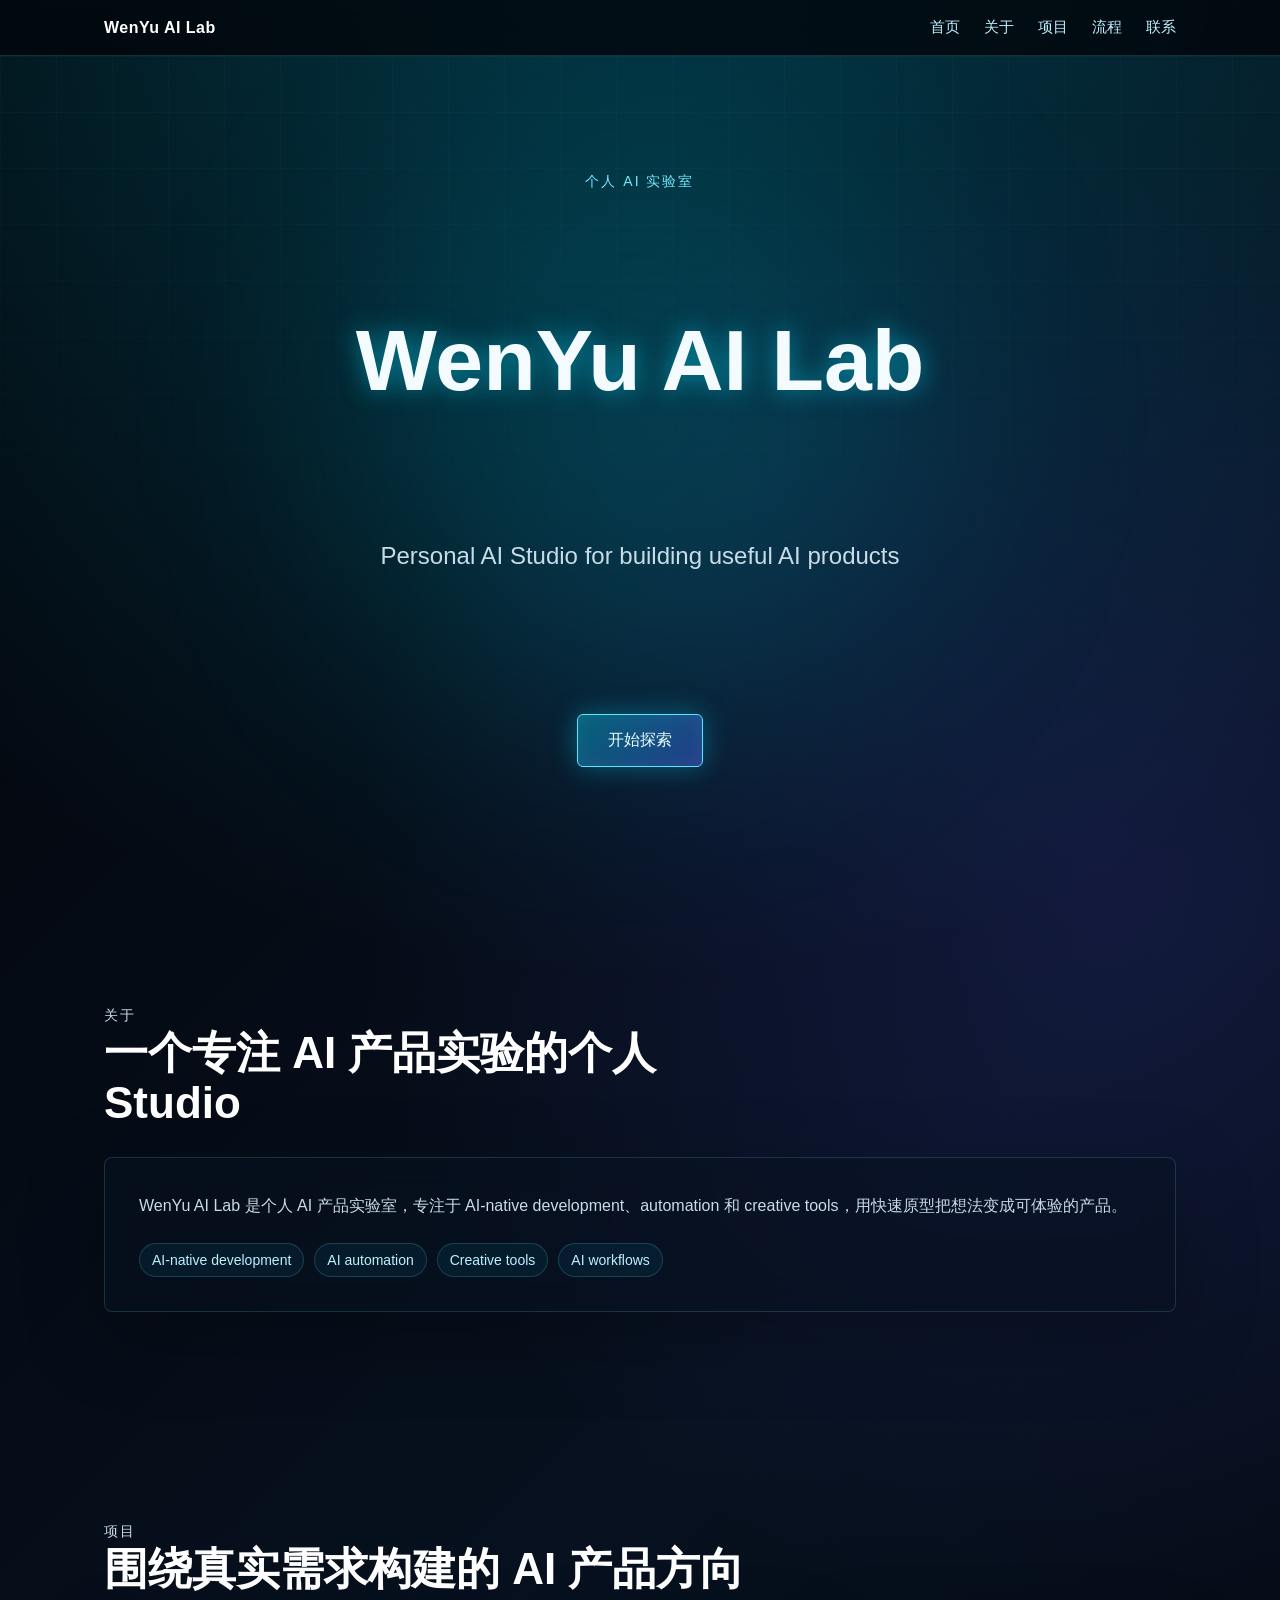
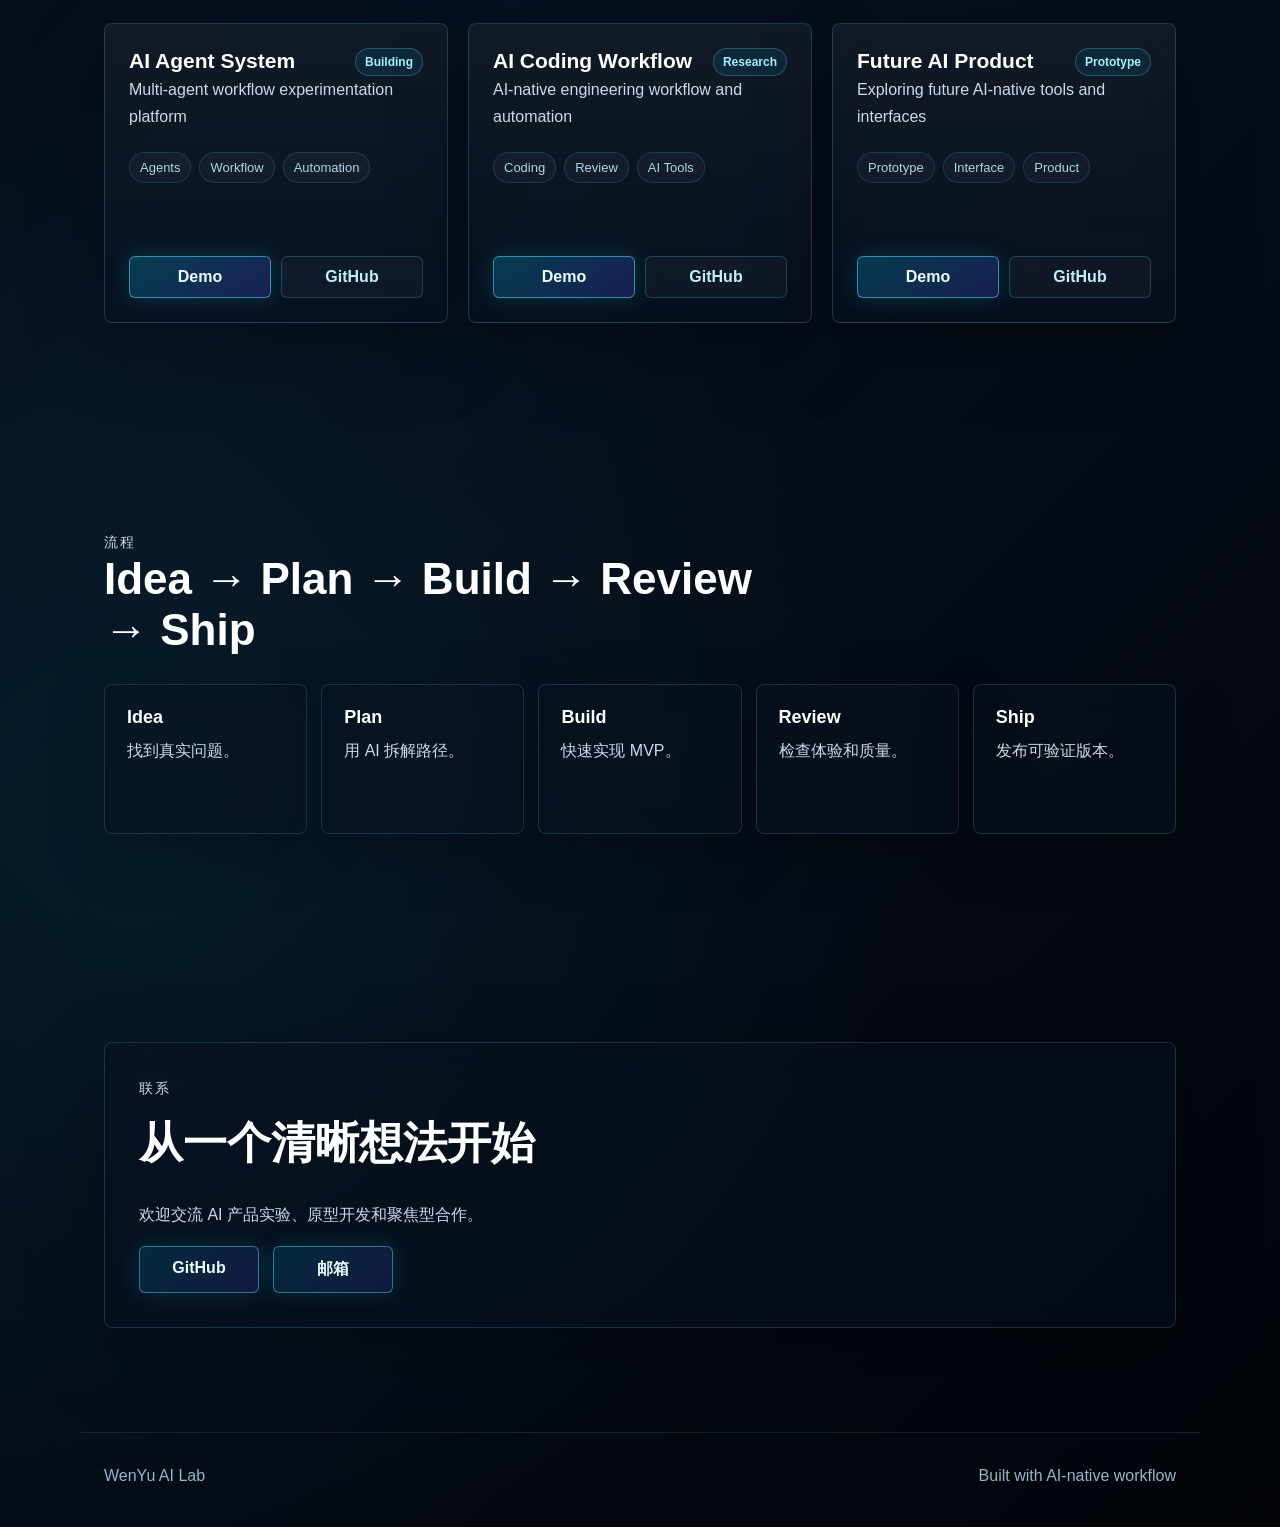
==== index.html @ 7f7fb1d7 "Fix project structure and upgrade projects section" ====
<!DOCTYPE html>
<html lang="zh-CN">
<head>
  <meta charset="UTF-8">
  <meta name="viewport" content="width=device-width, initial-scale=1.0">
  <title>WenYu AI Lab</title>
  <link rel="stylesheet" href="style.css">
</head>
<body>
  <header class="site-header">
    <nav class="nav">
      <a class="logo" href="#home">WenYu AI Lab</a>
      <div class="nav-links">
        <a href="#home">首页</a>
        <a href="#about">关于</a>
        <a href="#projects">项目</a>
        <a href="#workflow">流程</a>
        <a href="#contact">联系</a>
      </div>
    </nav>
  </header>

  <main>
    <section id="home" class="hero reveal">
      <p class="eyebrow">个人 AI 实验室</p>
      <h1>WenYu AI Lab</h1>
      <p class="intro">Personal AI Studio for building useful AI products</p>
      <button id="helloButton" class="glow-button" type="button">开始探索</button>
    </section>

    <section id="about" class="section reveal">
      <div class="section-heading">
        <p class="eyebrow">关于</p>
        <h2>一个专注 AI 产品实验的个人 Studio</h2>
      </div>
      <div class="glass-panel">
        <p>WenYu AI Lab 是个人 AI 产品实验室，专注于 AI-native development、automation 和 creative tools，用快速原型把想法变成可体验的产品。</p>
        <div class="tag-list">
          <span>AI-native development</span>
          <span>AI automation</span>
          <span>Creative tools</span>
          <span>AI workflows</span>
        </div>
      </div>
    </section>

    <section id="projects" class="section reveal">
      <div class="section-heading">
        <p class="eyebrow">项目</p>
        <h2>围绕真实需求构建的 AI 产品方向</h2>
      </div>
      <div class="project-grid">
        <article class="project-card">
          <div class="project-header">
            <h3>AI Agent System</h3>
            <span class="status-badge">Building</span>
          </div>
          <p class="project-position">Multi-agent workflow experimentation platform</p>
          <div class="tech-tags">
            <span>Agents</span>
            <span>Workflow</span>
            <span>Automation</span>
          </div>
          <div class="project-actions">
            <a class="project-button primary" href="#contact">Demo</a>
            <a class="project-button secondary" href="https://github.com/yourname" target="_blank" rel="noreferrer">GitHub</a>
          </div>
        </article>
        <article class="project-card">
          <div class="project-header">
            <h3>AI Coding Workflow</h3>
            <span class="status-badge">Research</span>
          </div>
          <p class="project-position">AI-native engineering workflow and automation</p>
          <div class="tech-tags">
            <span>Coding</span>
            <span>Review</span>
            <span>AI Tools</span>
          </div>
          <div class="project-actions">
            <a class="project-button primary" href="#contact">Demo</a>
            <a class="project-button secondary" href="https://github.com/yourname" target="_blank" rel="noreferrer">GitHub</a>
          </div>
        </article>
        <article class="project-card">
          <div class="project-header">
            <h3>Future AI Product</h3>
            <span class="status-badge">Prototype</span>
          </div>
          <p class="project-position">Exploring future AI-native tools and interfaces</p>
          <div class="tech-tags">
            <span>Prototype</span>
            <span>Interface</span>
            <span>Product</span>
          </div>
          <div class="project-actions">
            <a class="project-button primary" href="#contact">Demo</a>
            <a class="project-button secondary" href="https://github.com/yourname" target="_blank" rel="noreferrer">GitHub</a>
          </div>
        </article>
      </div>
    </section>

    <section id="workflow" class="section reveal">
      <div class="section-heading">
        <p class="eyebrow">流程</p>
        <h2>Idea → Plan → Build → Review → Ship</h2>
      </div>
      <div class="workflow-grid">
        <article class="workflow-card">
          <h3>Idea</h3>
          <p>找到真实问题。</p>
        </article>
        <article class="workflow-card">
          <h3>Plan</h3>
          <p>用 AI 拆解路径。</p>
        </article>
        <article class="workflow-card">
          <h3>Build</h3>
          <p>快速实现 MVP。</p>
        </article>
        <article class="workflow-card">
          <h3>Review</h3>
          <p>检查体验和质量。</p>
        </article>
        <article class="workflow-card">
          <h3>Ship</h3>
          <p>发布可验证版本。</p>
        </article>
      </div>
    </section>

    <section id="contact" class="section reveal">
      <div class="glass-panel contact-panel">
        <p class="eyebrow">联系</p>
        <h2>从一个清晰想法开始</h2>
        <p>欢迎交流 AI 产品实验、原型开发和聚焦型合作。</p>
        <div class="contact-actions">
          <a class="action-button" href="https://github.com/yourname" target="_blank" rel="noreferrer">GitHub</a>
          <a class="action-button" href="mailto:hello@wenyu.ai">邮箱</a>
        </div>
      </div>
    </section>
  </main>

  <footer class="footer">
    <p>WenYu AI Lab</p>
    <span>Built with AI-native workflow</span>
  </footer>

  <script src="script.js"></script>
</body>
</html>
---- style.css ----
* {
  box-sizing: border-box;
}

html {
  scroll-behavior: smooth;
}

body {
  position: relative;
  margin: 0;
  min-height: 100vh;
  overflow-x: hidden;
  font-family: Inter, Arial, sans-serif;
  color: #f4fbff;
  background:
    radial-gradient(circle at 50% -5%, rgba(0, 220, 255, 0.24), transparent 34%),
    radial-gradient(circle at 86% 28%, rgba(90, 80, 255, 0.14), transparent 30%),
    radial-gradient(circle at 12% 78%, rgba(0, 180, 220, 0.08), transparent 28%),
    linear-gradient(135deg, #020409, #07111f 48%, #020409 100%);
}

body::before {
  position: fixed;
  inset: 0;
  z-index: -1;
  content: "";
  background-image:
    linear-gradient(rgba(116, 232, 255, 0.04) 1px, transparent 1px),
    linear-gradient(90deg, rgba(116, 232, 255, 0.04) 1px, transparent 1px);
  background-size: 56px 56px;
  mask-image: linear-gradient(to bottom, rgba(0, 0, 0, 0.8), transparent 78%);
}

body::after {
  position: fixed;
  top: 16%;
  left: 50%;
  z-index: -2;
  width: 560px;
  height: 560px;
  content: "";
  background: rgba(0, 216, 255, 0.13);
  border-radius: 50%;
  filter: blur(120px);
  transform: translateX(-50%);
}

a {
  color: inherit;
  text-decoration: none;
}

.site-header {
  position: fixed;
  top: 0;
  left: 0;
  z-index: 10;
  width: 100%;
  border-bottom: 1px solid rgba(116, 232, 255, 0.16);
  background: rgba(2, 4, 9, 0.78);
  backdrop-filter: blur(14px);
}

.nav {
  width: min(1120px, 100%);
  margin: 0 auto;
  padding: 18px 24px;
  display: flex;
  align-items: center;
  justify-content: space-between;
  gap: 24px;
}

.logo {
  color: #ffffff;
  font-weight: 700;
  letter-spacing: 0.5px;
}

.nav-links {
  display: flex;
  gap: 24px;
  color: #bfefff;
  font-size: 15px;
}

.nav-links a {
  transition: color 0.2s ease;
}

.nav-links a:hover {
  color: #74e8ff;
}

.hero {
  min-height: 100vh;
  display: grid;
  place-items: center;
  padding: 120px 24px 80px;
  text-align: center;
}

.eyebrow {
  margin: 0 0 14px;
  color: #74e8ff;
  font-size: 14px;
  letter-spacing: 2px;
  text-transform: uppercase;
}

h1 {
  margin: 0;
  font-size: clamp(44px, 8vw, 86px);
  font-weight: 800;
  letter-spacing: 0;
  text-shadow: 0 0 24px rgba(0, 225, 255, 0.5);
}

.intro {
  max-width: 640px;
  margin: 22px auto 34px;
  color: #c8dce8;
  font-size: clamp(18px, 3vw, 24px);
  line-height: 1.5;
}

.glow-button {
  padding: 15px 30px;
  border: 1px solid #58e6ff;
  border-radius: 6px;
  color: #eaffff;
  background:
    linear-gradient(135deg, rgba(0, 225, 255, 0.26), rgba(87, 80, 255, 0.34)),
    rgba(0, 180, 220, 0.14);
  cursor: pointer;
  font-size: 16px;
  box-shadow:
    0 0 26px rgba(0, 216, 255, 0.34),
    inset 0 0 18px rgba(255, 255, 255, 0.06);
  transition: transform 0.24s ease, box-shadow 0.24s ease, background 0.24s ease;
}

.glow-button:hover {
  background:
    linear-gradient(135deg, rgba(0, 240, 255, 0.36), rgba(105, 96, 255, 0.48)),
    rgba(0, 210, 255, 0.18);
  box-shadow:
    0 0 42px rgba(0, 216, 255, 0.52),
    0 0 90px rgba(87, 80, 255, 0.22);
  transform: translateY(-2px) scale(1.03);
}

.glow-button:active {
  transform: translateY(0) scale(0.99);
}

.section {
  width: min(1120px, 100%);
  margin: 0 auto;
  padding: 104px 24px;
}

.section-heading {
  max-width: 680px;
  margin-bottom: 28px;
}

.section h2 {
  margin: 0;
  color: #ffffff;
  font-size: clamp(30px, 4vw, 44px);
  line-height: 1.15;
  letter-spacing: 0;
}

.section p,
.card p {
  margin: 0;
  color: #c8dce8;
  line-height: 1.7;
}

.card-grid {
  display: grid;
  grid-template-columns: repeat(3, 1fr);
  gap: 20px;
}

.card,
.glass-panel {
  border: 1px solid rgba(116, 232, 255, 0.16);
  border-radius: 8px;
  background: rgba(8, 18, 32, 0.54);
  box-shadow: 0 24px 80px rgba(0, 0, 0, 0.26);
  backdrop-filter: blur(16px);
}

.card {
  min-height: 190px;
  padding: 24px;
  display: flex;
  flex-direction: column;
  transition: border-color 0.26s ease, box-shadow 0.26s ease, transform 0.26s ease, background 0.26s ease;
}

.card:hover {
  border-color: rgba(116, 232, 255, 0.48);
  background: rgba(10, 26, 44, 0.66);
  box-shadow:
    0 24px 80px rgba(0, 0, 0, 0.28),
    0 0 42px rgba(0, 216, 255, 0.24),
    inset 0 0 24px rgba(255, 255, 255, 0.03);
  transform: translateY(-6px);
}

.card h3 {
  margin: 0 0 12px;
  color: #ffffff;
  font-size: 20px;
}

.card-link {
  width: fit-content;
  margin-top: auto;
  padding-top: 24px;
  color: #74e8ff;
  font-weight: 700;
  transition: color 0.2s ease, text-shadow 0.2s ease;
}

.card-link:hover {
  color: #eaffff;
  text-shadow: 0 0 18px rgba(116, 232, 255, 0.5);
}


.project-grid {
  display: grid;
  grid-template-columns: repeat(3, 1fr);
  gap: 20px;
}

.project-card {
  min-height: 300px;
  padding: 24px;
  display: flex;
  flex-direction: column;
  border: 1px solid rgba(116, 232, 255, 0.18);
  border-radius: 8px;
  background:
    linear-gradient(180deg, rgba(255, 255, 255, 0.045), transparent),
    rgba(8, 18, 32, 0.58);
  box-shadow: 0 24px 80px rgba(0, 0, 0, 0.28);
  backdrop-filter: blur(18px);
  transition: border-color 0.26s ease, box-shadow 0.26s ease, transform 0.26s ease, background 0.26s ease;
}

.project-card:hover {
  border-color: rgba(116, 232, 255, 0.56);
  background:
    linear-gradient(180deg, rgba(116, 232, 255, 0.07), transparent),
    rgba(10, 26, 44, 0.72);
  box-shadow:
    0 28px 90px rgba(0, 0, 0, 0.32),
    0 0 48px rgba(0, 216, 255, 0.26),
    inset 0 0 28px rgba(255, 255, 255, 0.035);
  transform: translateY(-7px);
}

.project-header {
  display: flex;
  align-items: flex-start;
  justify-content: space-between;
  gap: 16px;
}

.project-header h3 {
  margin: 0;
  color: #ffffff;
  font-size: 21px;
  line-height: 1.25;
}

.status-badge {
  flex: 0 0 auto;
  padding: 6px 9px;
  border: 1px solid rgba(116, 232, 255, 0.24);
  border-radius: 999px;
  color: #9ff3ff;
  background: rgba(0, 180, 220, 0.1);
  font-size: 12px;
  font-weight: 700;
}

.project-position {
  margin: 18px 0 0;
  color: #d8edf5;
  line-height: 1.65;
}

.tech-tags {
  display: flex;
  flex-wrap: wrap;
  gap: 8px;
  margin-top: 22px;
}

.tech-tags span {
  padding: 7px 10px;
  border: 1px solid rgba(116, 232, 255, 0.14);
  border-radius: 999px;
  color: #a9d7e6;
  background: rgba(255, 255, 255, 0.035);
  font-size: 13px;
}

.project-actions {
  display: flex;
  gap: 10px;
  margin-top: auto;
  padding-top: 28px;
}

.project-button {
  flex: 1;
  padding: 11px 14px;
  border-radius: 6px;
  text-align: center;
  font-weight: 700;
  transition: transform 0.22s ease, box-shadow 0.22s ease, background 0.22s ease, border-color 0.22s ease;
}

.project-button.primary {
  border: 1px solid rgba(88, 230, 255, 0.52);
  color: #eaffff;
  background: linear-gradient(135deg, rgba(0, 210, 255, 0.22), rgba(87, 80, 255, 0.24));
  box-shadow: 0 0 22px rgba(0, 216, 255, 0.18);
}

.project-button.secondary {
  border: 1px solid rgba(116, 232, 255, 0.2);
  color: #bfefff;
  background: rgba(255, 255, 255, 0.035);
}

.project-button:hover {
  transform: translateY(-2px) scale(1.02);
}

.project-button.primary:hover {
  box-shadow: 0 0 30px rgba(0, 216, 255, 0.32);
}

.project-button.secondary:hover {
  border-color: rgba(116, 232, 255, 0.4);
  background: rgba(0, 180, 220, 0.1);
}

.glass-panel {
  padding: 34px;
}

.tag-list {
  display: flex;
  flex-wrap: wrap;
  gap: 10px;
  margin-top: 24px;
}

.tag-list span {
  padding: 8px 12px;
  border: 1px solid rgba(116, 232, 255, 0.18);
  border-radius: 999px;
  color: #bfefff;
  background: rgba(0, 180, 220, 0.08);
  font-size: 14px;
}

.glass-panel h2 {
  margin-bottom: 14px;
}

.contact-panel {
  display: grid;
  gap: 18px;
}

.contact-actions {
  display: flex;
  flex-wrap: wrap;
  gap: 14px;
}

.workflow-grid {
  display: grid;
  grid-template-columns: repeat(5, 1fr);
  gap: 14px;
}

.workflow-card {
  min-height: 150px;
  padding: 22px;
  border: 1px solid rgba(116, 232, 255, 0.16);
  border-radius: 8px;
  background: rgba(8, 18, 32, 0.5);
  box-shadow: 0 18px 60px rgba(0, 0, 0, 0.22);
  backdrop-filter: blur(16px);
  transition: border-color 0.26s ease, box-shadow 0.26s ease, transform 0.26s ease;
}

.workflow-card:hover {
  border-color: rgba(116, 232, 255, 0.42);
  box-shadow: 0 0 34px rgba(0, 216, 255, 0.2);
  transform: translateY(-5px);
}

.workflow-card h3 {
  margin: 0 0 10px;
  color: #ffffff;
  font-size: 18px;
}

.workflow-card p {
  margin: 0;
  color: #c8dce8;
  line-height: 1.6;
}

.action-button {
  min-width: 120px;
  padding: 12px 20px;
  border: 1px solid rgba(116, 232, 255, 0.42);
  border-radius: 6px;
  color: #eaffff;
  background: linear-gradient(135deg, rgba(0, 180, 220, 0.16), rgba(79, 70, 229, 0.18));
  text-align: center;
  font-weight: 700;
  box-shadow: 0 0 22px rgba(0, 216, 255, 0.16);
  transition: transform 0.24s ease, background 0.24s ease, box-shadow 0.24s ease;
}

.action-button:hover {
  background: linear-gradient(135deg, rgba(0, 210, 255, 0.28), rgba(79, 70, 229, 0.32));
  box-shadow: 0 0 34px rgba(0, 216, 255, 0.34);
  transform: translateY(-2px) scale(1.03);
}

.action-button:active {
  transform: translateY(0) scale(0.99);
}

.footer {
  width: min(1120px, 100%);
  margin: 0 auto;
  padding: 34px 24px 42px;
  display: flex;
  justify-content: space-between;
  gap: 18px;
  border-top: 1px solid rgba(116, 232, 255, 0.12);
  color: #8fb8c8;
}

.footer p,
.footer span {
  margin: 0;
}

.reveal {
  opacity: 0;
  transform: translateY(30px);
  transition: opacity 0.85s ease, transform 0.85s cubic-bezier(0.2, 0.8, 0.2, 1);
  transition-delay: var(--reveal-delay, 0ms);
}

.reveal.is-visible {
  opacity: 1;
  transform: translateY(0);
}

@keyframes fadeIn {
  from {
    opacity: 0;
    transform: translateY(18px);
  }

  to {
    opacity: 1;
    transform: translateY(0);
  }
}

@media (max-width: 600px) {
  .nav {
    padding: 16px;
    flex-direction: column;
    gap: 12px;
  }

  .nav-links {
    flex-wrap: wrap;
    justify-content: center;
    gap: 14px;
    font-size: 13px;
  }

  .hero {
    min-height: 92vh;
    padding: 142px 18px 68px;
  }

  h1 {
    font-size: clamp(40px, 13vw, 56px);
  }

  .section {
    padding: 60px 18px;
  }

  .section h2 {
    font-size: clamp(26px, 8vw, 34px);
  }

  .eyebrow {
    font-size: 12px;
  }

  .intro {
    font-size: 17px;
    margin-bottom: 28px;
  }

  .card-grid,
  .project-grid {
    gap: 14px;
  }

  .project-grid {
    grid-template-columns: 1fr;
  }

  .project-card {
    min-height: 280px;
    padding: 20px;
  }

  .project-actions {
    flex-direction: column;
  }

  .workflow-grid {
    grid-template-columns: 1fr;
    gap: 14px;
  }

  .card {
    min-height: 170px;
    padding: 20px;
  }

  .card h3 {
    font-size: 19px;
  }

  .card-grid {
    grid-template-columns: 1fr;
  }

  .glass-panel {
    padding: 24px;
  }

  .contact-actions {
    flex-direction: column;
  }

  .footer {
    flex-direction: column;
    padding-inline: 20px;
  }
}
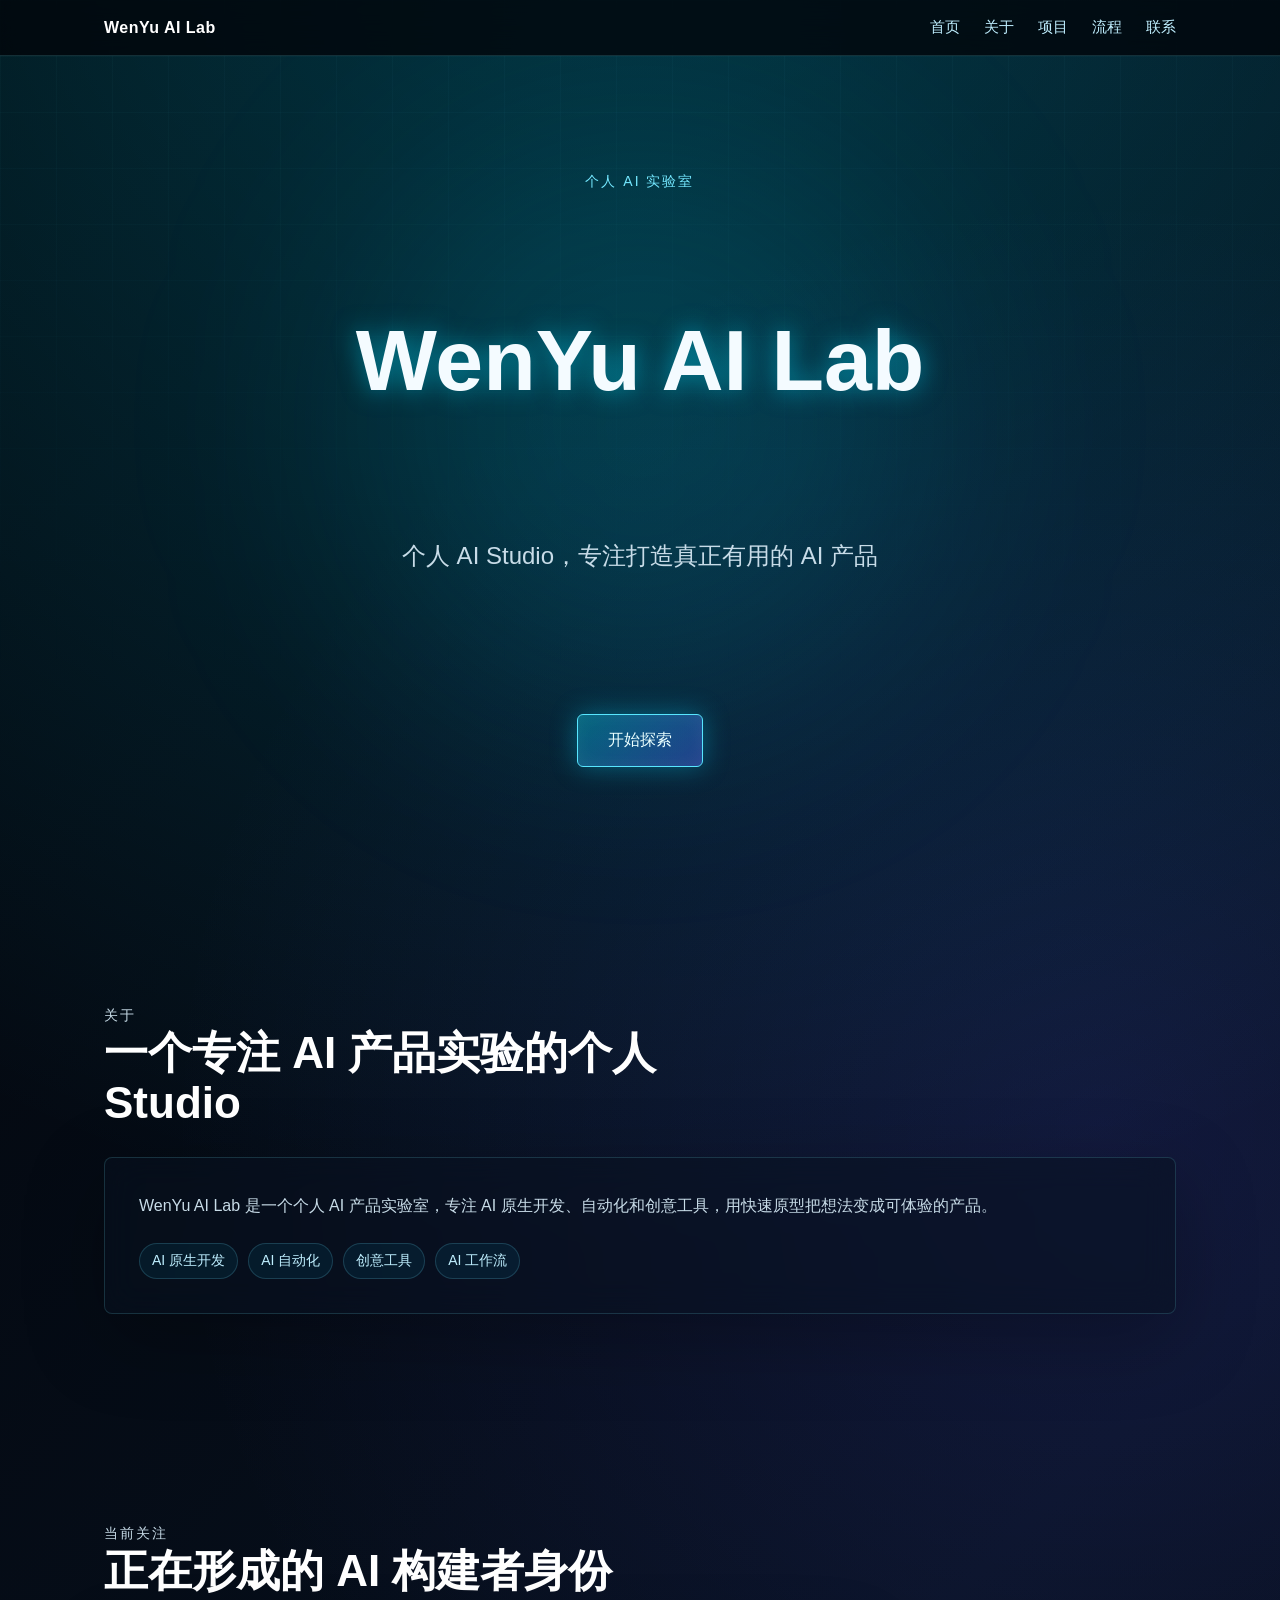
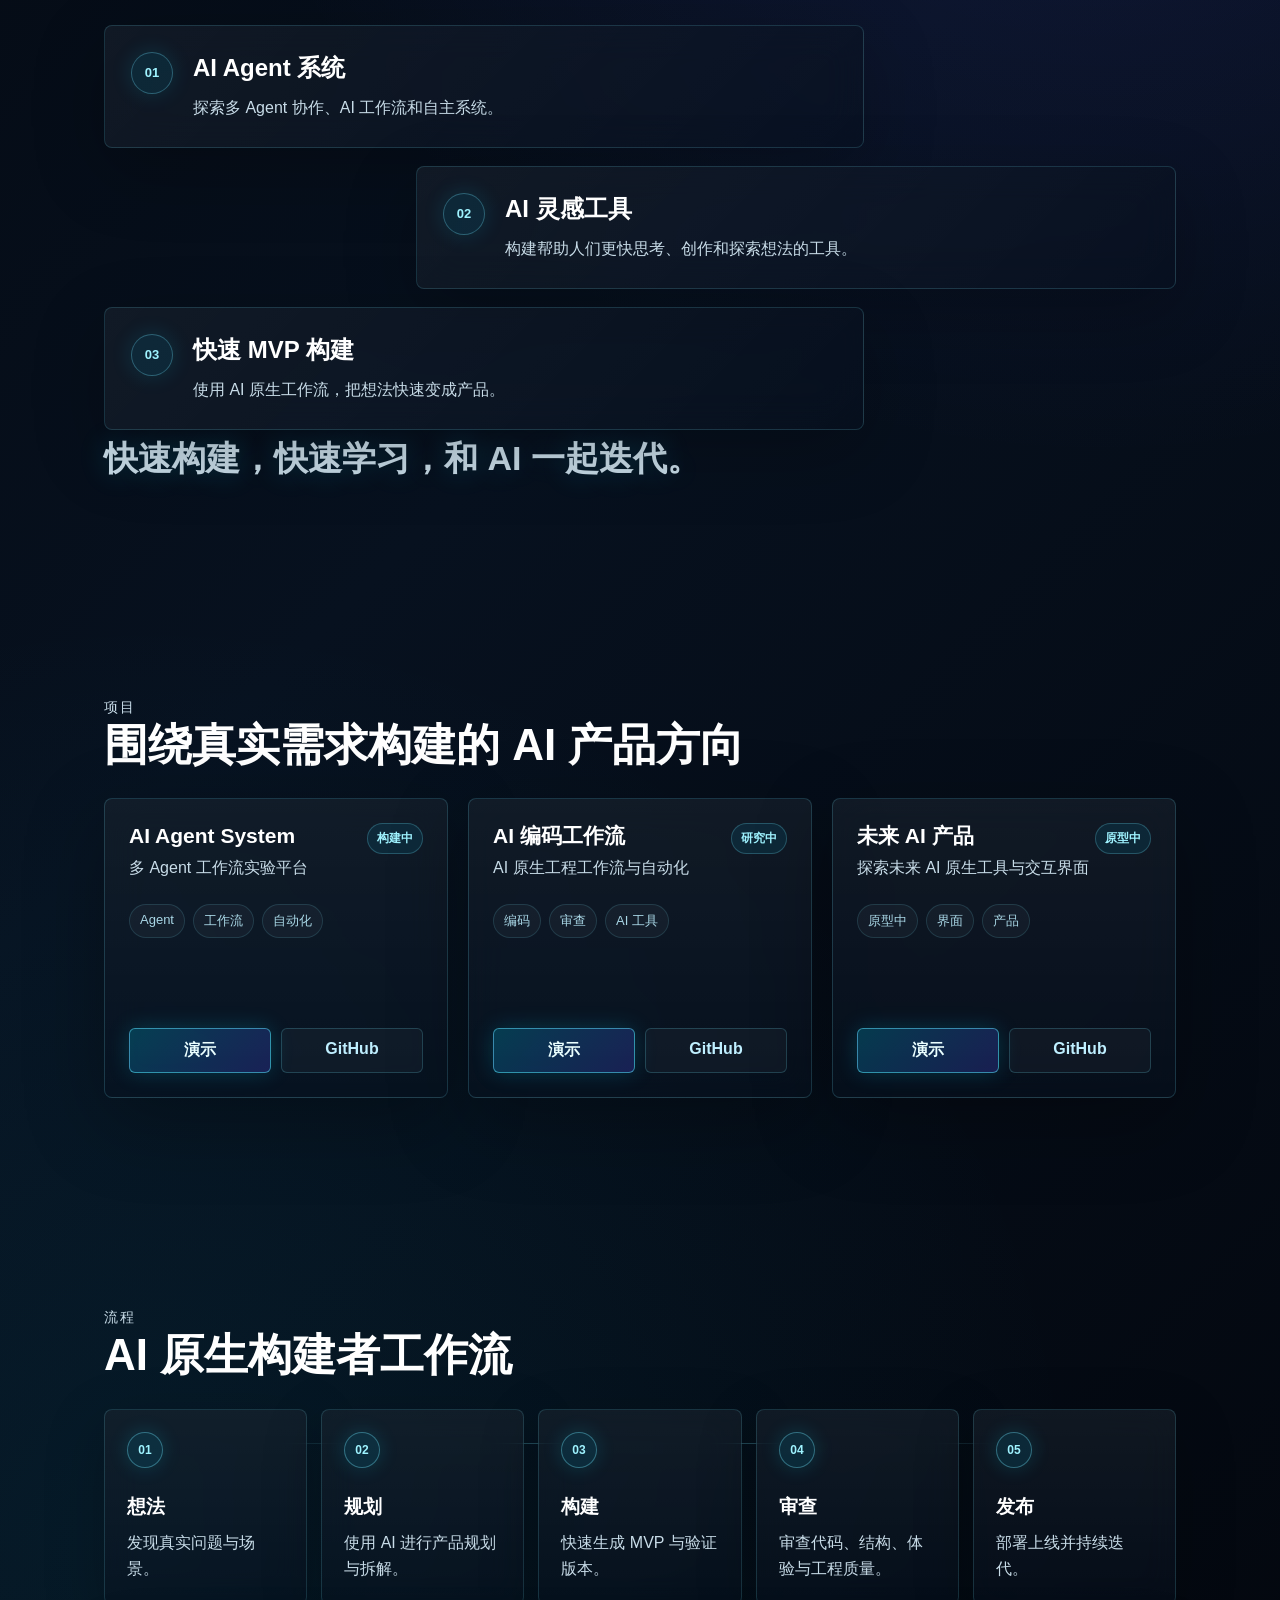
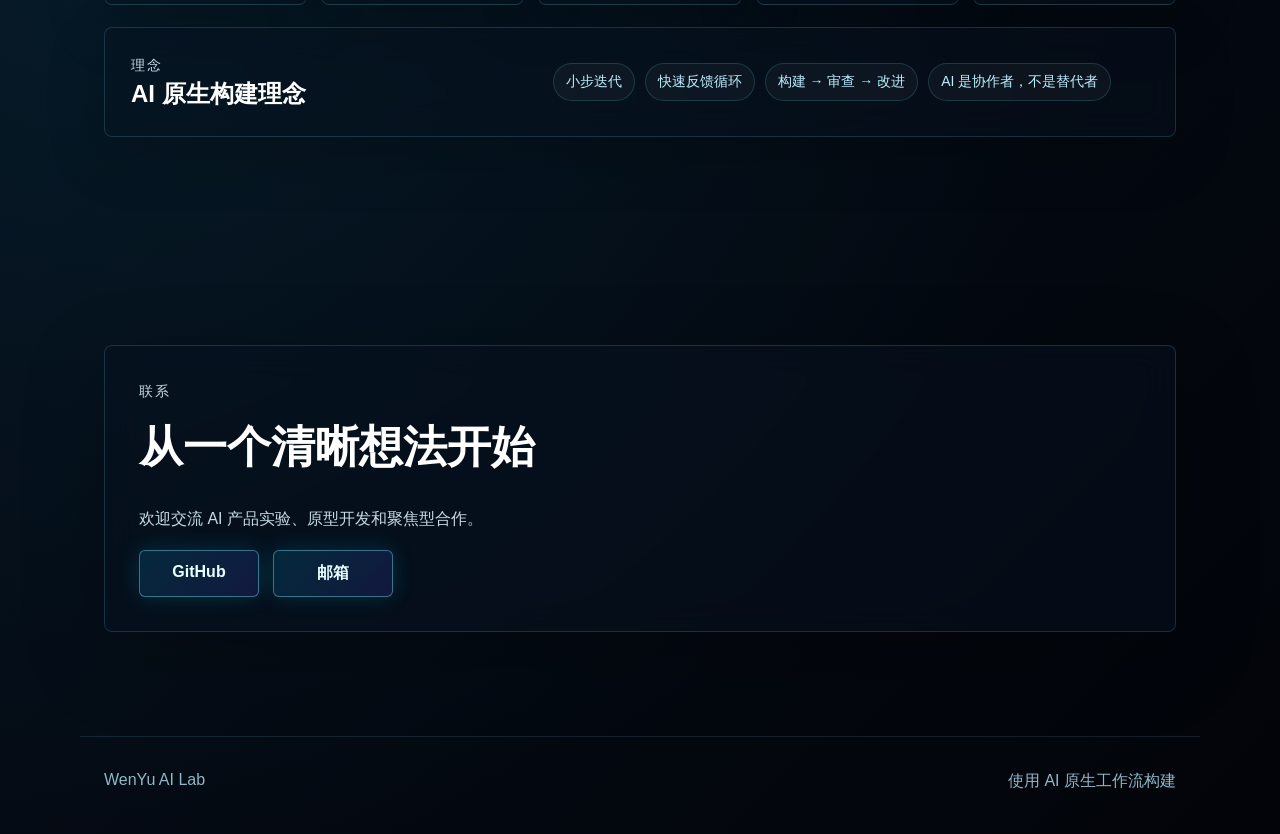
==== commit 67011899: "Refine AI Lab homepage and workflow sections" ====
--- a/index.html
+++ b/index.html
@@ -24,7 +24,7 @@
     <section id="home" class="hero reveal">
       <p class="eyebrow">个人 AI 实验室</p>
       <h1>WenYu AI Lab</h1>
-      <p class="intro">Personal AI Studio for building useful AI products</p>
+      <p class="intro">个人 AI Studio，专注打造真正有用的 AI 产品</p>
       <button id="helloButton" class="glow-button" type="button">开始探索</button>
     </section>
 
@@ -34,14 +34,45 @@
         <h2>一个专注 AI 产品实验的个人 Studio</h2>
       </div>
       <div class="glass-panel">
-        <p>WenYu AI Lab 是个人 AI 产品实验室，专注于 AI-native development、automation 和 creative tools，用快速原型把想法变成可体验的产品。</p>
+        <p>WenYu AI Lab 是一个个人 AI 产品实验室，专注 AI 原生开发、自动化和创意工具，用快速原型把想法变成可体验的产品。</p>
         <div class="tag-list">
-          <span>AI-native development</span>
-          <span>AI automation</span>
-          <span>Creative tools</span>
-          <span>AI workflows</span>
-        </div>
-      </div>
+          <span>AI 原生开发</span>
+          <span>AI 自动化</span>
+          <span>创意工具</span>
+          <span>AI 工作流</span>
+        </div>
+      </div>
+    </section>
+
+    <section id="focus" class="section reveal">
+      <div class="section-heading">
+        <p class="eyebrow">当前关注</p>
+        <h2>正在形成的 AI 构建者身份</h2>
+      </div>
+      <div class="focus-stack">
+        <article class="focus-card align-left">
+          <span class="focus-index">01</span>
+          <div>
+            <h3>AI Agent 系统</h3>
+            <p>探索多 Agent 协作、AI 工作流和自主系统。</p>
+          </div>
+        </article>
+        <article class="focus-card align-right">
+          <span class="focus-index">02</span>
+          <div>
+            <h3>AI 灵感工具</h3>
+            <p>构建帮助人们更快思考、创作和探索想法的工具。</p>
+          </div>
+        </article>
+        <article class="focus-card align-left">
+          <span class="focus-index">03</span>
+          <div>
+            <h3>快速 MVP 构建</h3>
+            <p>使用 AI 原生工作流，把想法快速变成产品。</p>
+          </div>
+        </article>
+      </div>
+      <p class="focus-mantra">快速构建，快速学习，和 AI 一起迭代。</p>
     </section>
 
     <section id="projects" class="section reveal">
@@ -53,48 +84,48 @@
         <article class="project-card">
           <div class="project-header">
             <h3>AI Agent System</h3>
-            <span class="status-badge">Building</span>
-          </div>
-          <p class="project-position">Multi-agent workflow experimentation platform</p>
+            <span class="status-badge">构建中</span>
+          </div>
+          <p class="project-position">多 Agent 工作流实验平台</p>
           <div class="tech-tags">
-            <span>Agents</span>
-            <span>Workflow</span>
-            <span>Automation</span>
+            <span>Agent</span>
+            <span>工作流</span>
+            <span>自动化</span>
           </div>
           <div class="project-actions">
-            <a class="project-button primary" href="#contact">Demo</a>
+            <a class="project-button primary" href="#contact">演示</a>
             <a class="project-button secondary" href="https://github.com/yourname" target="_blank" rel="noreferrer">GitHub</a>
           </div>
         </article>
         <article class="project-card">
           <div class="project-header">
-            <h3>AI Coding Workflow</h3>
-            <span class="status-badge">Research</span>
-          </div>
-          <p class="project-position">AI-native engineering workflow and automation</p>
+            <h3>AI 编码工作流</h3>
+            <span class="status-badge">研究中</span>
+          </div>
+          <p class="project-position">AI 原生工程工作流与自动化</p>
           <div class="tech-tags">
-            <span>Coding</span>
-            <span>Review</span>
-            <span>AI Tools</span>
+            <span>编码</span>
+            <span>审查</span>
+            <span>AI 工具</span>
           </div>
           <div class="project-actions">
-            <a class="project-button primary" href="#contact">Demo</a>
+            <a class="project-button primary" href="#contact">演示</a>
             <a class="project-button secondary" href="https://github.com/yourname" target="_blank" rel="noreferrer">GitHub</a>
           </div>
         </article>
         <article class="project-card">
           <div class="project-header">
-            <h3>Future AI Product</h3>
-            <span class="status-badge">Prototype</span>
-          </div>
-          <p class="project-position">Exploring future AI-native tools and interfaces</p>
+            <h3>未来 AI 产品</h3>
+            <span class="status-badge">原型中</span>
+          </div>
+          <p class="project-position">探索未来 AI 原生工具与交互界面</p>
           <div class="tech-tags">
-            <span>Prototype</span>
-            <span>Interface</span>
-            <span>Product</span>
+            <span>原型中</span>
+            <span>界面</span>
+            <span>产品</span>
           </div>
           <div class="project-actions">
-            <a class="project-button primary" href="#contact">Demo</a>
+            <a class="project-button primary" href="#contact">演示</a>
             <a class="project-button secondary" href="https://github.com/yourname" target="_blank" rel="noreferrer">GitHub</a>
           </div>
         </article>
@@ -104,29 +135,46 @@
     <section id="workflow" class="section reveal">
       <div class="section-heading">
         <p class="eyebrow">流程</p>
-        <h2>Idea → Plan → Build → Review → Ship</h2>
-      </div>
-      <div class="workflow-grid">
-        <article class="workflow-card">
-          <h3>Idea</h3>
-          <p>找到真实问题。</p>
-        </article>
-        <article class="workflow-card">
-          <h3>Plan</h3>
-          <p>用 AI 拆解路径。</p>
-        </article>
-        <article class="workflow-card">
-          <h3>Build</h3>
-          <p>快速实现 MVP。</p>
-        </article>
-        <article class="workflow-card">
-          <h3>Review</h3>
-          <p>检查体验和质量。</p>
-        </article>
-        <article class="workflow-card">
-          <h3>Ship</h3>
-          <p>发布可验证版本。</p>
-        </article>
+        <h2>AI 原生构建者工作流</h2>
+      </div>
+      <div class="workflow-timeline">
+        <article class="workflow-step">
+          <span class="step-number">01</span>
+          <h3>想法</h3>
+          <p>发现真实问题与场景。</p>
+        </article>
+        <article class="workflow-step">
+          <span class="step-number">02</span>
+          <h3>规划</h3>
+          <p>使用 AI 进行产品规划与拆解。</p>
+        </article>
+        <article class="workflow-step">
+          <span class="step-number">03</span>
+          <h3>构建</h3>
+          <p>快速生成 MVP 与验证版本。</p>
+        </article>
+        <article class="workflow-step">
+          <span class="step-number">04</span>
+          <h3>审查</h3>
+          <p>审查代码、结构、体验与工程质量。</p>
+        </article>
+        <article class="workflow-step">
+          <span class="step-number">05</span>
+          <h3>发布</h3>
+          <p>部署上线并持续迭代。</p>
+        </article>
+      </div>
+      <div class="philosophy-panel">
+        <div>
+          <p class="eyebrow">理念</p>
+          <h3>AI 原生构建理念</h3>
+        </div>
+        <div class="philosophy-list">
+          <span>小步迭代</span>
+          <span>快速反馈循环</span>
+          <span>构建 → 审查 → 改进</span>
+          <span>AI 是协作者，不是替代者</span>
+        </div>
       </div>
     </section>
 
@@ -145,7 +193,7 @@
 
   <footer class="footer">
     <p>WenYu AI Lab</p>
-    <span>Built with AI-native workflow</span>
+    <span>使用 AI 原生工作流构建</span>
   </footer>
 
   <script src="script.js"></script>
--- a/style.css
+++ b/style.css
@@ -235,6 +235,78 @@
 }
 
 
+
+.focus-stack {
+  display: grid;
+  gap: 18px;
+}
+
+.focus-card {
+  width: min(760px, 100%);
+  padding: 26px;
+  display: grid;
+  grid-template-columns: auto 1fr;
+  gap: 20px;
+  align-items: start;
+  border: 1px solid rgba(116, 232, 255, 0.16);
+  border-radius: 8px;
+  background:
+    linear-gradient(135deg, rgba(255, 255, 255, 0.045), transparent),
+    rgba(8, 18, 32, 0.54);
+  box-shadow: 0 22px 72px rgba(0, 0, 0, 0.24);
+  backdrop-filter: blur(18px);
+  transition: border-color 0.26s ease, box-shadow 0.26s ease, transform 0.26s ease, background 0.26s ease;
+}
+
+.focus-card:hover {
+  border-color: rgba(116, 232, 255, 0.46);
+  background:
+    linear-gradient(135deg, rgba(116, 232, 255, 0.065), transparent),
+    rgba(10, 26, 44, 0.68);
+  box-shadow:
+    0 26px 84px rgba(0, 0, 0, 0.3),
+    0 0 38px rgba(0, 216, 255, 0.2);
+  transform: translateY(-5px);
+}
+
+.focus-card.align-right {
+  justify-self: end;
+}
+
+.focus-index {
+  display: inline-grid;
+  place-items: center;
+  width: 42px;
+  height: 42px;
+  border: 1px solid rgba(116, 232, 255, 0.3);
+  border-radius: 50%;
+  color: #9ff3ff;
+  background: rgba(0, 180, 220, 0.1);
+  box-shadow: 0 0 22px rgba(0, 216, 255, 0.14);
+  font-size: 13px;
+  font-weight: 800;
+}
+
+.focus-card h3 {
+  margin: 0 0 10px;
+  color: #ffffff;
+  font-size: 24px;
+}
+
+.focus-card p {
+  margin: 0;
+  color: #c8dce8;
+  line-height: 1.7;
+}
+
+.focus-mantra {
+  margin: 28px 0 0;
+  color: #eaffff;
+  font-size: clamp(22px, 4vw, 34px);
+  font-weight: 800;
+  text-shadow: 0 0 28px rgba(0, 216, 255, 0.22);
+}
+
 .project-grid {
   display: grid;
   grid-template-columns: repeat(3, 1fr);
@@ -392,39 +464,108 @@
   gap: 14px;
 }
 
-.workflow-grid {
+.workflow-timeline {
+  position: relative;
   display: grid;
   grid-template-columns: repeat(5, 1fr);
   gap: 14px;
 }
 
-.workflow-card {
-  min-height: 150px;
+.workflow-timeline::before {
+  position: absolute;
+  top: 34px;
+  left: 4%;
+  right: 4%;
+  height: 1px;
+  content: "";
+  background: linear-gradient(90deg, transparent, rgba(116, 232, 255, 0.34), transparent);
+}
+
+.workflow-step {
+  position: relative;
+  min-height: 190px;
   padding: 22px;
   border: 1px solid rgba(116, 232, 255, 0.16);
   border-radius: 8px;
-  background: rgba(8, 18, 32, 0.5);
+  background:
+    linear-gradient(180deg, rgba(255, 255, 255, 0.045), transparent),
+    rgba(8, 18, 32, 0.52);
   box-shadow: 0 18px 60px rgba(0, 0, 0, 0.22);
   backdrop-filter: blur(16px);
-  transition: border-color 0.26s ease, box-shadow 0.26s ease, transform 0.26s ease;
-}
-
-.workflow-card:hover {
-  border-color: rgba(116, 232, 255, 0.42);
-  box-shadow: 0 0 34px rgba(0, 216, 255, 0.2);
-  transform: translateY(-5px);
-}
-
-.workflow-card h3 {
+  transition: border-color 0.26s ease, box-shadow 0.26s ease, transform 0.26s ease, background 0.26s ease;
+}
+
+.workflow-step:hover {
+  border-color: rgba(116, 232, 255, 0.48);
+  background:
+    linear-gradient(180deg, rgba(116, 232, 255, 0.06), transparent),
+    rgba(10, 26, 44, 0.68);
+  box-shadow:
+    0 24px 72px rgba(0, 0, 0, 0.3),
+    0 0 34px rgba(0, 216, 255, 0.22);
+  transform: translateY(-6px);
+}
+
+.step-number {
+  display: inline-grid;
+  place-items: center;
+  width: 36px;
+  height: 36px;
+  margin-bottom: 26px;
+  border: 1px solid rgba(116, 232, 255, 0.36);
+  border-radius: 50%;
+  color: #9ff3ff;
+  background: rgba(0, 180, 220, 0.12);
+  box-shadow: 0 0 20px rgba(0, 216, 255, 0.16);
+  font-size: 12px;
+  font-weight: 800;
+}
+
+.workflow-step h3 {
   margin: 0 0 10px;
   color: #ffffff;
-  font-size: 18px;
-}
-
-.workflow-card p {
+  font-size: 19px;
+}
+
+.workflow-step p {
   margin: 0;
   color: #c8dce8;
-  line-height: 1.6;
+  line-height: 1.65;
+}
+
+.philosophy-panel {
+  margin-top: 22px;
+  padding: 26px;
+  display: grid;
+  grid-template-columns: minmax(220px, 0.8fr) 1.2fr;
+  gap: 24px;
+  align-items: center;
+  border: 1px solid rgba(116, 232, 255, 0.16);
+  border-radius: 8px;
+  background: rgba(8, 18, 32, 0.46);
+  box-shadow: 0 18px 60px rgba(0, 0, 0, 0.2);
+  backdrop-filter: blur(16px);
+}
+
+.philosophy-panel h3 {
+  margin: 0;
+  color: #ffffff;
+  font-size: 24px;
+}
+
+.philosophy-list {
+  display: flex;
+  flex-wrap: wrap;
+  gap: 10px;
+}
+
+.philosophy-list span {
+  padding: 9px 12px;
+  border: 1px solid rgba(116, 232, 255, 0.16);
+  border-radius: 999px;
+  color: #bfefff;
+  background: rgba(255, 255, 255, 0.035);
+  font-size: 14px;
 }
 
 .action-button {
@@ -531,11 +672,155 @@
   }
 
   .card-grid,
-  .project-grid {
+  
+.focus-stack {
+  display: grid;
+  gap: 18px;
+}
+
+.focus-card {
+  width: min(760px, 100%);
+  padding: 26px;
+  display: grid;
+  grid-template-columns: auto 1fr;
+  gap: 20px;
+  align-items: start;
+  border: 1px solid rgba(116, 232, 255, 0.16);
+  border-radius: 8px;
+  background:
+    linear-gradient(135deg, rgba(255, 255, 255, 0.045), transparent),
+    rgba(8, 18, 32, 0.54);
+  box-shadow: 0 22px 72px rgba(0, 0, 0, 0.24);
+  backdrop-filter: blur(18px);
+  transition: border-color 0.26s ease, box-shadow 0.26s ease, transform 0.26s ease, background 0.26s ease;
+}
+
+.focus-card:hover {
+  border-color: rgba(116, 232, 255, 0.46);
+  background:
+    linear-gradient(135deg, rgba(116, 232, 255, 0.065), transparent),
+    rgba(10, 26, 44, 0.68);
+  box-shadow:
+    0 26px 84px rgba(0, 0, 0, 0.3),
+    0 0 38px rgba(0, 216, 255, 0.2);
+  transform: translateY(-5px);
+}
+
+.focus-card.align-right {
+  justify-self: end;
+}
+
+.focus-index {
+  display: inline-grid;
+  place-items: center;
+  width: 42px;
+  height: 42px;
+  border: 1px solid rgba(116, 232, 255, 0.3);
+  border-radius: 50%;
+  color: #9ff3ff;
+  background: rgba(0, 180, 220, 0.1);
+  box-shadow: 0 0 22px rgba(0, 216, 255, 0.14);
+  font-size: 13px;
+  font-weight: 800;
+}
+
+.focus-card h3 {
+  margin: 0 0 10px;
+  color: #ffffff;
+  font-size: 24px;
+}
+
+.focus-card p {
+  margin: 0;
+  color: #c8dce8;
+  line-height: 1.7;
+}
+
+.focus-mantra {
+  margin: 28px 0 0;
+  color: #eaffff;
+  font-size: clamp(22px, 4vw, 34px);
+  font-weight: 800;
+  text-shadow: 0 0 28px rgba(0, 216, 255, 0.22);
+}
+
+.project-grid {
     gap: 14px;
   }
 
-  .project-grid {
+  
+.focus-stack {
+  display: grid;
+  gap: 18px;
+}
+
+.focus-card {
+  width: min(760px, 100%);
+  padding: 26px;
+  display: grid;
+  grid-template-columns: auto 1fr;
+  gap: 20px;
+  align-items: start;
+  border: 1px solid rgba(116, 232, 255, 0.16);
+  border-radius: 8px;
+  background:
+    linear-gradient(135deg, rgba(255, 255, 255, 0.045), transparent),
+    rgba(8, 18, 32, 0.54);
+  box-shadow: 0 22px 72px rgba(0, 0, 0, 0.24);
+  backdrop-filter: blur(18px);
+  transition: border-color 0.26s ease, box-shadow 0.26s ease, transform 0.26s ease, background 0.26s ease;
+}
+
+.focus-card:hover {
+  border-color: rgba(116, 232, 255, 0.46);
+  background:
+    linear-gradient(135deg, rgba(116, 232, 255, 0.065), transparent),
+    rgba(10, 26, 44, 0.68);
+  box-shadow:
+    0 26px 84px rgba(0, 0, 0, 0.3),
+    0 0 38px rgba(0, 216, 255, 0.2);
+  transform: translateY(-5px);
+}
+
+.focus-card.align-right {
+  justify-self: end;
+}
+
+.focus-index {
+  display: inline-grid;
+  place-items: center;
+  width: 42px;
+  height: 42px;
+  border: 1px solid rgba(116, 232, 255, 0.3);
+  border-radius: 50%;
+  color: #9ff3ff;
+  background: rgba(0, 180, 220, 0.1);
+  box-shadow: 0 0 22px rgba(0, 216, 255, 0.14);
+  font-size: 13px;
+  font-weight: 800;
+}
+
+.focus-card h3 {
+  margin: 0 0 10px;
+  color: #ffffff;
+  font-size: 24px;
+}
+
+.focus-card p {
+  margin: 0;
+  color: #c8dce8;
+  line-height: 1.7;
+}
+
+.focus-mantra {
+  margin: 28px 0 0;
+  color: #eaffff;
+  font-size: clamp(22px, 4vw, 34px);
+  font-weight: 800;
+  text-shadow: 0 0 28px rgba(0, 216, 255, 0.22);
+}
+
+.project-grid {
     grid-template-columns: 1fr;
   }
 
@@ -548,9 +833,26 @@
     flex-direction: column;
   }
 
-  .workflow-grid {
+  .workflow-timeline {
     grid-template-columns: 1fr;
     gap: 14px;
+  }
+
+  .workflow-timeline::before {
+    display: none;
+  }
+
+  .workflow-step {
+    min-height: 0;
+  }
+
+  .step-number {
+    margin-bottom: 18px;
+  }
+
+  .philosophy-panel {
+    grid-template-columns: 1fr;
+    padding: 22px;
   }
 
   .card {
